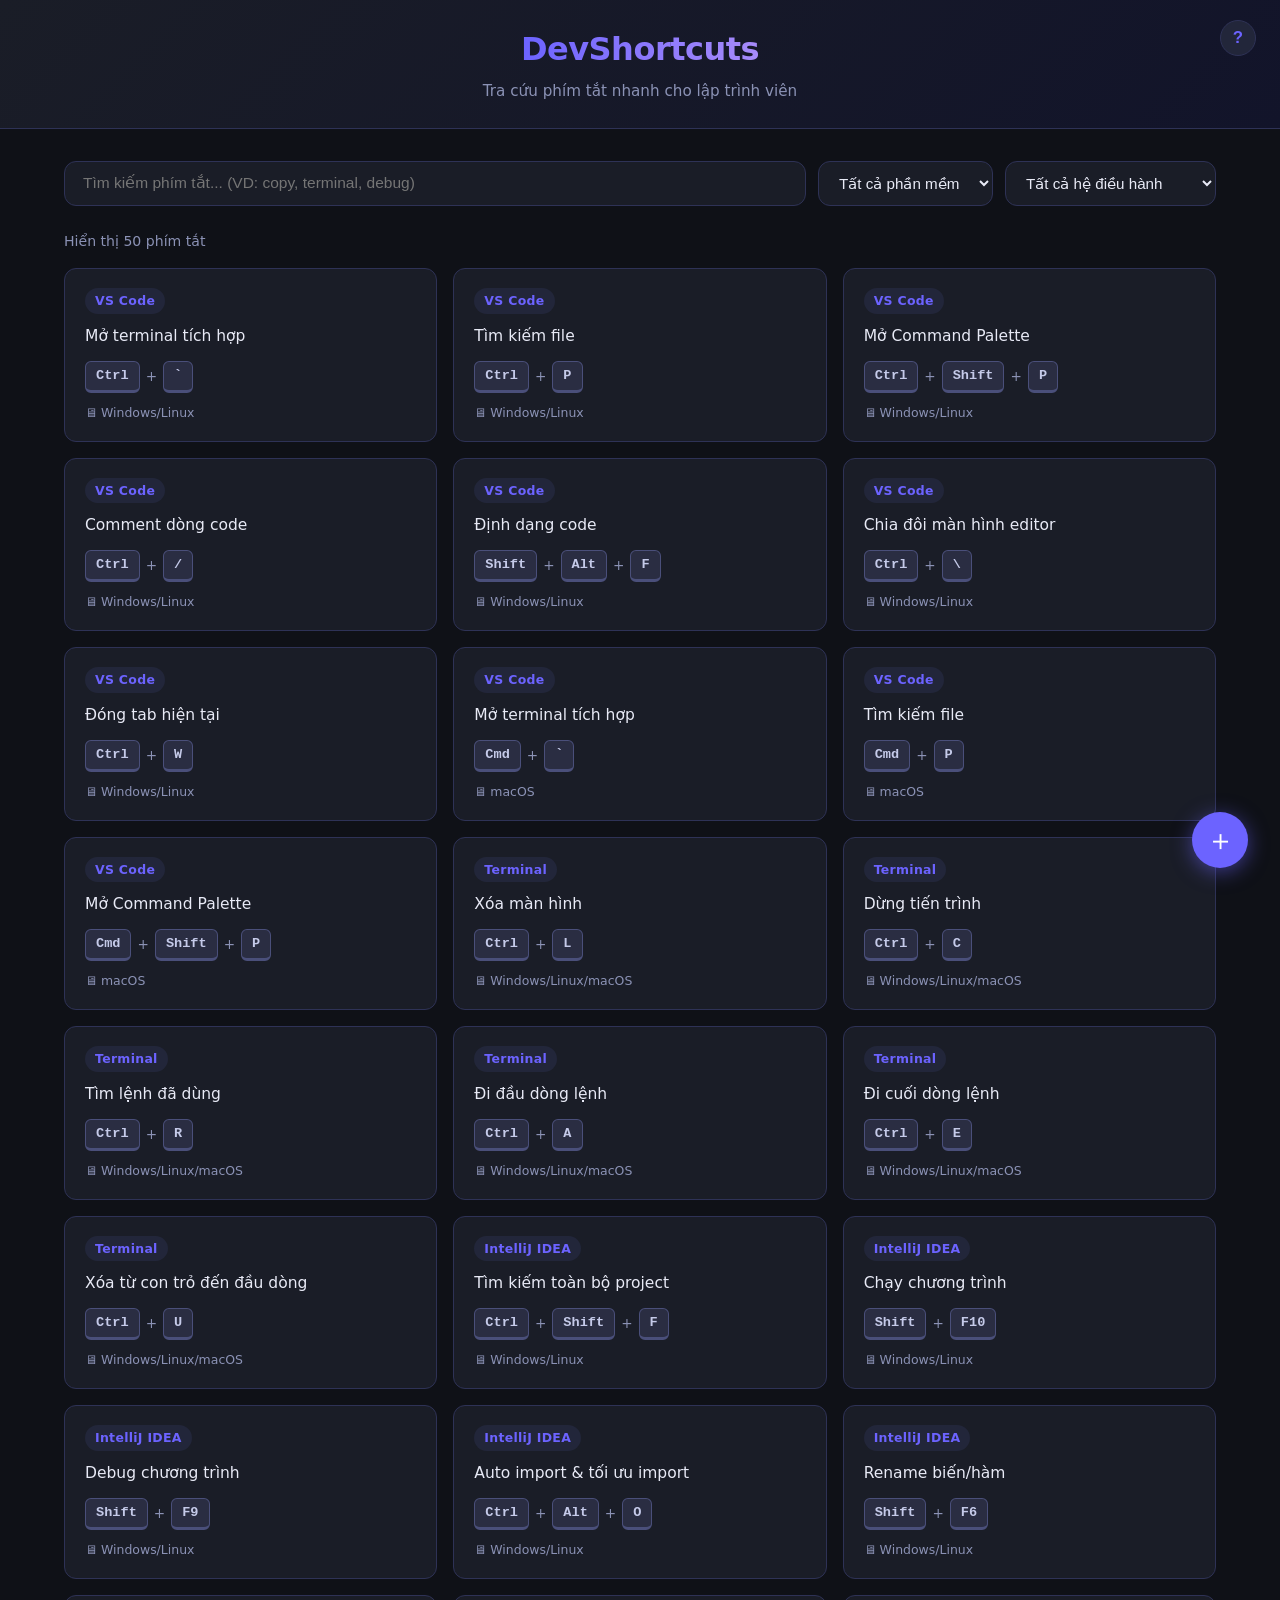
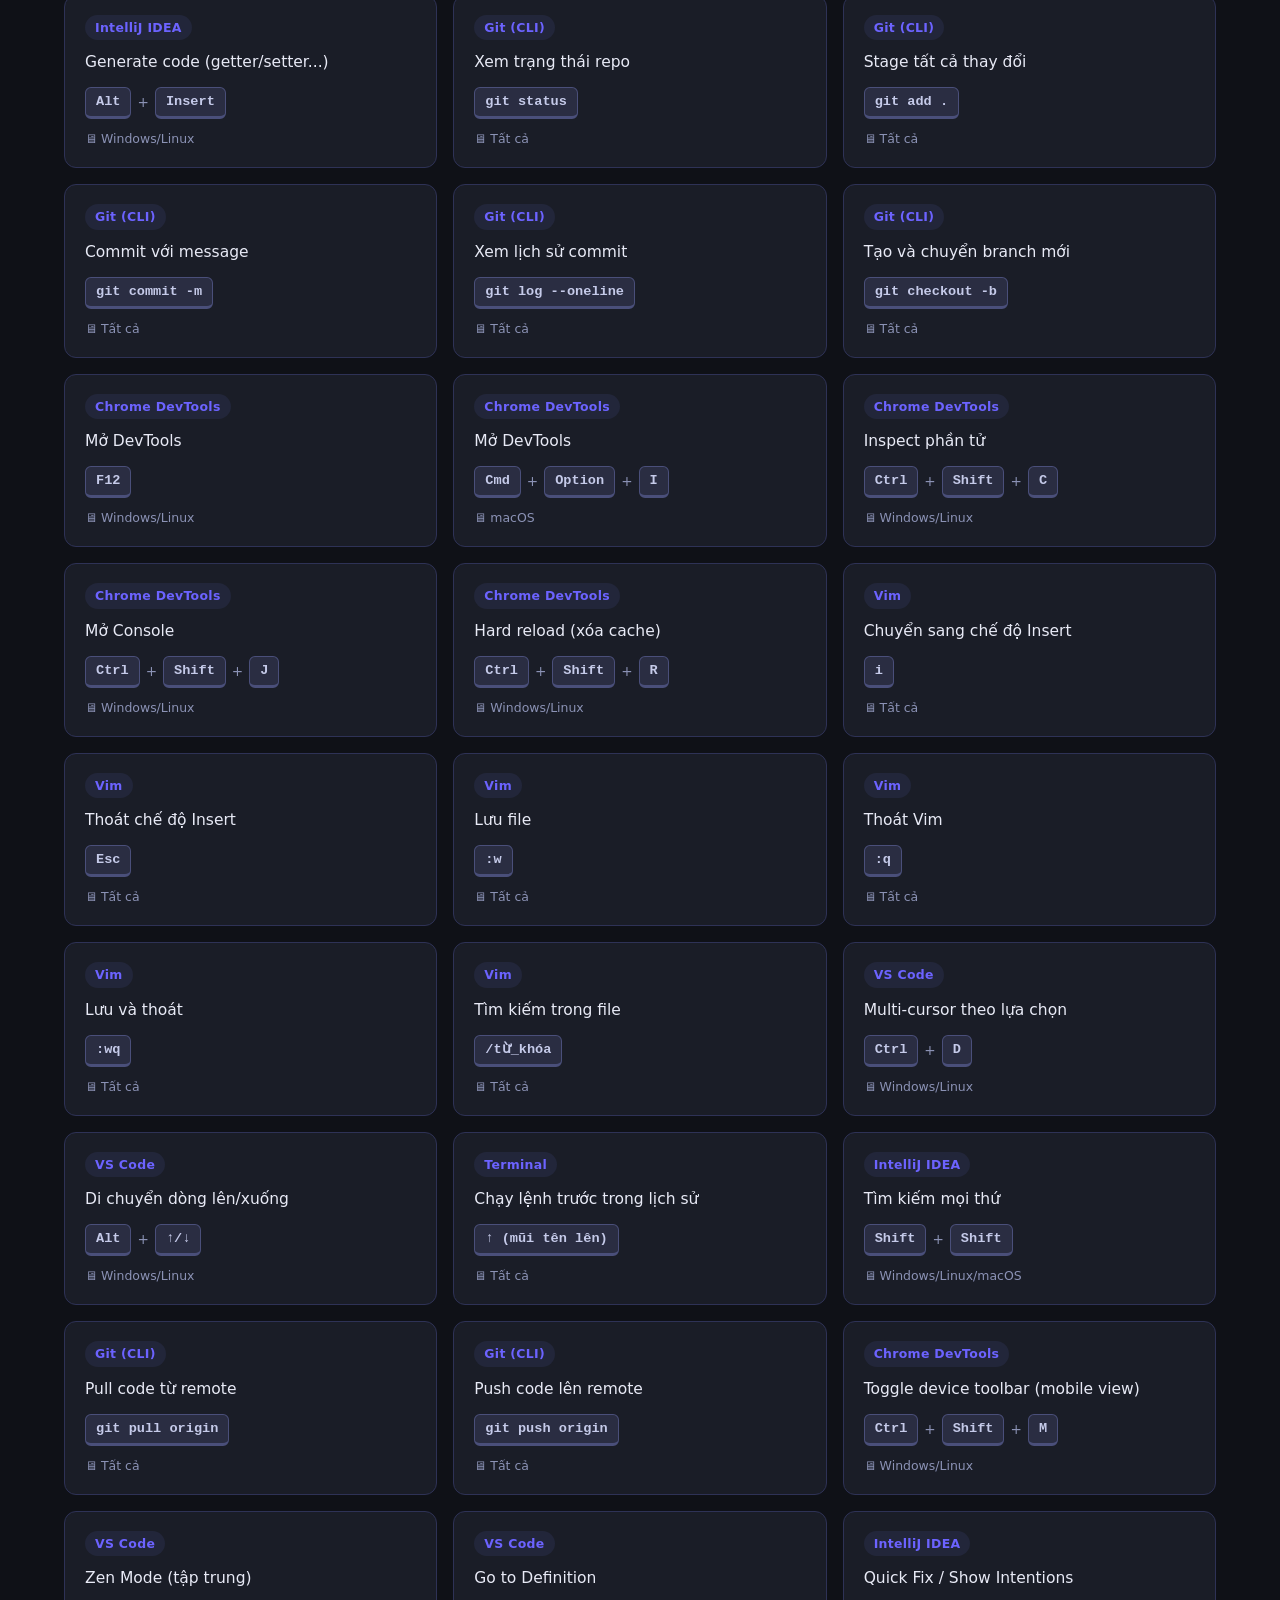
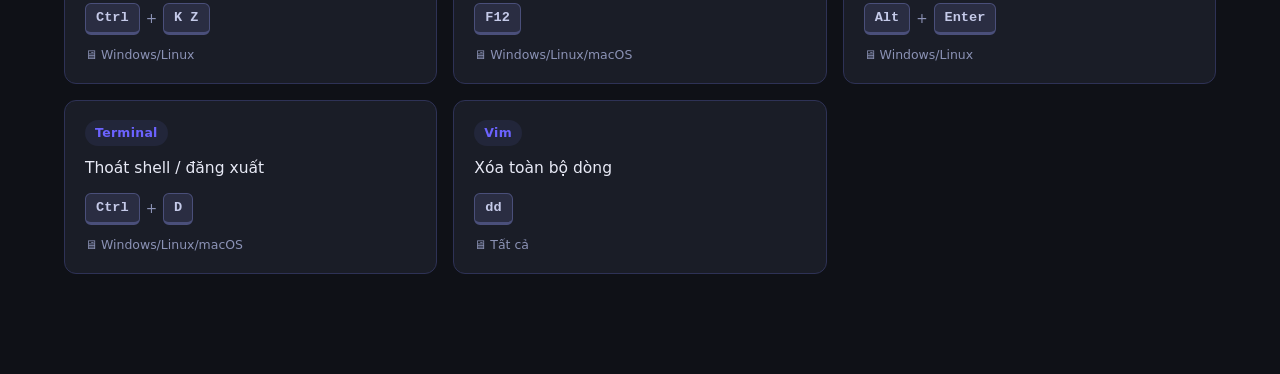
==== Nhom_xx/Code/index.html @ 7b45f3b8 "add folder srs, thuyet_trinh" ====
<!DOCTYPE html>
<html lang="vi">
<head>
  <meta charset="UTF-8" />
  <meta name="viewport" content="width=device-width, initial-scale=1.0"/>
  <title>Sổ Tay Phím Tắt Lập Trình Viên</title>
  <link rel="stylesheet" href="style.css" />
</head>
<body>
  <header>
    <div class="header-inner">
      <div class="logo">DevShortcuts</div>
      <p class="subtitle">Tra cứu phím tắt nhanh cho lập trình viên</p>
    </div>
    <button class="help-btn" id="helpBtn" title="Trợ giúp">?</button>
  </header>

  <main>
    <section class="search-bar">
      <input type="text" id="searchInput" placeholder="Tìm kiếm phím tắt... (VD: copy, terminal, debug)" />
      <select id="softwareFilter">
        <option value="">Tất cả phần mềm</option>
      </select>
      <select id="osFilter">
        <option value="">Tất cả hệ điều hành</option>
      </select>
    </section>

    <section class="results">
      <div class="results-meta" id="resultsMeta"></div>
      <div id="shortcutGrid" class="shortcut-grid"></div>
      <div id="noResult" class="no-result hidden">
        <span>😕</span>
        <p>Không tìm thấy phím tắt nào phù hợp.</p>
        <button id="btnAddFromNoResult">+ Thêm phím tắt của bạn</button>
      </div>
    </section>

    <button class="fab" id="fabAdd" title="Thêm phím tắt mới">＋</button>
  </main>

  <!-- Modal thêm phím tắt -->
  <div class="modal-overlay hidden" id="modalOverlay">
    <div class="modal">
      <h2>Thêm Phím Tắt Mới</h2>
      <form id="addForm">
        <label>Phần mềm <span class="required">*</span>
          <input type="text" id="fSoftware" placeholder="VD: VS Code, Terminal..." required />
        </label>
        <label>Chức năng <span class="required">*</span>
          <input type="text" id="fAction" placeholder="VD: Mở terminal tích hợp" required />
        </label>
        <label>Tổ hợp phím <span class="required">*</span>
          <input type="text" id="fKeys" placeholder="VD: Ctrl + \` " required />
        </label>
        <label>Hệ điều hành
          <select id="fOs">
            <option value="Windows/Linux">Windows/Linux</option>
            <option value="macOS">macOS</option>
            <option value="Tất cả">Tất cả</option>
          </select>
        </label>
        <div id="formError" class="form-error hidden"></div>
        <div class="modal-actions">
          <button type="button" id="btnCancel">Hủy</button>
          <button type="submit">Lưu phím tắt</button>
        </div>
      </form>
    </div>
  </div>

  <!-- Modal trợ giúp -->
  <div class="modal-overlay hidden" id="helpOverlay">
    <div class="modal help-modal">
      <div class="help-header">
        <h2>Hướng dẫn sử dụng</h2>
        <button class="close-btn" id="helpClose">✕</button>
      </div>

      <div class="help-section">
        <div>
          <h3>Tìm kiếm phím tắt</h3>
          <p>Nhập từ khóa vào ô tìm kiếm để tìm theo <strong>tên chức năng</strong>, <strong>tổ hợp phím</strong> hoặc <strong>tên phần mềm</strong>.</p>
          <div class="help-example">VD: gõ "copy", "Ctrl", "debug"...</div>
        </div>
      </div>

      <div class="help-section">
        <div>
          <h3>Lọc theo phần mềm / hệ điều hành</h3>
          <p>Dùng 2 dropdown bên phải thanh tìm kiếm để thu hẹp kết quả theo <strong>phần mềm</strong> cụ thể hoặc <strong>hệ điều hành</strong> (Windows, macOS...).</p>
        </div>
      </div>

      <div class="help-section">
        <div>
          <h3>Thêm phím tắt tùy chỉnh</h3>
          <p>Nhấn nút <strong>＋</strong> ở góc dưới phải để thêm phím tắt của riêng bạn. Phím tắt tùy chỉnh được lưu trên trình duyệt và hiển thị nhãn <em>✦ Tùy chỉnh</em>.</p>
          <div class="help-note">Phím tắt trùng lặp (cùng phần mềm + cùng tổ hợp phím) sẽ không được thêm.</div>
        </div>
      </div>

      <div class="help-section">
        <div>
          <h3>Lưu trữ dữ liệu</h3>
          <p>50 phím tắt mặc định được tải từ file <code>data.json</code>. Phím tắt tùy chỉnh lưu vào <code>localStorage</code> của trình duyệt — dữ liệu vẫn còn sau khi tắt tab.</p>
        </div>
      </div>

      <div class="help-section">
        <div>
          <h3>Phần mềm được hỗ trợ</h3>
          <div class="help-tags">
            <span class="htag">VS Code</span>
            <span class="htag">Terminal</span>
            <span class="htag">IntelliJ IDEA</span>
            <span class="htag">Git (CLI)</span>
            <span class="htag">Chrome DevTools</span>
            <span class="htag">Vim</span>
            <span class="htag">+ Tùy chỉnh</span>
          </div>
        </div>
      </div>
    </div>
  </div>

  <script src="app.js"></script>
</body>
</html>
---- Nhom_xx/Code/style.css ----
/* ===== Reset & Base ===== */
*, *::before, *::after { box-sizing: border-box; margin: 0; padding: 0; }

:root {
  --bg: #0f1117;
  --surface: #1a1d27;
  --surface2: #22263a;
  --accent: #6c63ff;
  --accent-hover: #8b85ff;
  --text: #e8eaf6;
  --text-muted: #8b92b5;
  --border: #2e3256;
  --success: #4caf50;
  --error: #f44336;
  --key-bg: #2a2d42;
  --key-border: #4a4f7a;
  --radius: 12px;
  --shadow: 0 4px 24px rgba(0,0,0,0.4);
}

body {
  background: var(--bg);
  color: var(--text);
  font-family: 'Segoe UI', system-ui, -apple-system, sans-serif;
  min-height: 100vh;
  line-height: 1.6;
}

/* ===== Header ===== */
header {
  background: linear-gradient(135deg, #1a1d27 0%, #12142a 100%);
  border-bottom: 1px solid var(--border);
  padding: 24px 32px;
  text-align: center;
}
.logo {
  font-size: 2rem;
  font-weight: 700;
  background: linear-gradient(90deg, var(--accent), #a78bfa);
  -webkit-background-clip: text;
  -webkit-text-fill-color: transparent;
  background-clip: text;
  letter-spacing: -0.5px;
}
.subtitle {
  color: var(--text-muted);
  font-size: 0.95rem;
  margin-top: 4px;
}

/* ===== Main ===== */
main {
  max-width: 1200px;
  margin: 0 auto;
  padding: 32px 24px 100px;
}

/* ===== Search Bar ===== */
.search-bar {
  display: flex;
  gap: 12px;
  margin-bottom: 24px;
  flex-wrap: wrap;
}
.search-bar input[type="text"] {
  flex: 1;
  min-width: 240px;
  padding: 12px 18px;
  background: var(--surface);
  border: 1px solid var(--border);
  border-radius: var(--radius);
  color: var(--text);
  font-size: 0.97rem;
  outline: none;
  transition: border-color 0.2s;
}
.search-bar input[type="text"]:focus { border-color: var(--accent); }
.search-bar select {
  padding: 12px 16px;
  background: var(--surface);
  border: 1px solid var(--border);
  border-radius: var(--radius);
  color: var(--text);
  font-size: 0.95rem;
  cursor: pointer;
  outline: none;
}
.search-bar select:focus { border-color: var(--accent); }

/* ===== Results Meta ===== */
.results-meta {
  color: var(--text-muted);
  font-size: 0.88rem;
  margin-bottom: 16px;
  min-height: 20px;
}

/* ===== Grid ===== */
.shortcut-grid {
  display: grid;
  grid-template-columns: repeat(auto-fill, minmax(300px, 1fr));
  gap: 16px;
}

/* ===== Card ===== */
.card {
  background: var(--surface);
  border: 1px solid var(--border);
  border-radius: var(--radius);
  padding: 18px 20px;
  transition: transform 0.15s, border-color 0.15s, box-shadow 0.15s;
  position: relative;
}
.card:hover {
  transform: translateY(-2px);
  border-color: var(--accent);
  box-shadow: 0 6px 24px rgba(108,99,255,0.15);
}
.card-software {
  display: inline-block;
  background: var(--surface2);
  color: var(--accent);
  font-size: 0.78rem;
  font-weight: 600;
  padding: 3px 10px;
  border-radius: 20px;
  margin-bottom: 10px;
  letter-spacing: 0.3px;
}
.card-software.custom-tag {
  background: rgba(76,175,80,0.15);
  color: #81c784;
}
.card-action {
  font-size: 0.97rem;
  font-weight: 500;
  color: var(--text);
  margin-bottom: 12px;
}
.card-keys {
  display: flex;
  align-items: center;
  gap: 6px;
  flex-wrap: wrap;
  margin-bottom: 10px;
}
.key-badge {
  display: inline-flex;
  align-items: center;
  background: var(--key-bg);
  border: 1px solid var(--key-border);
  border-bottom: 3px solid var(--key-border);
  border-radius: 6px;
  padding: 3px 10px;
  font-family: 'Consolas', 'Courier New', monospace;
  font-size: 0.85rem;
  color: #c5cae9;
  font-weight: 600;
}
.key-plus { color: var(--text-muted); font-size: 0.85rem; }
.card-os {
  font-size: 0.78rem;
  color: var(--text-muted);
}
.card-custom-badge {
  position: absolute;
  top: 12px;
  right: 14px;
  background: rgba(76,175,80,0.2);
  color: #81c784;
  font-size: 0.7rem;
  padding: 2px 8px;
  border-radius: 20px;
  font-weight: 600;
}

/* ===== No Result ===== */
.no-result {
  text-align: center;
  padding: 60px 20px;
  color: var(--text-muted);
}
.no-result span { font-size: 3rem; display: block; margin-bottom: 12px; }
.no-result p { margin-bottom: 20px; font-size: 1rem; }
.no-result button {
  background: var(--accent);
  color: #fff;
  border: none;
  padding: 10px 22px;
  border-radius: var(--radius);
  font-size: 0.95rem;
  cursor: pointer;
  transition: background 0.2s;
}
.no-result button:hover { background: var(--accent-hover); }

/* ===== FAB ===== */
.fab {
  position: fixed;
  bottom: 32px;
  right: 32px;
  width: 56px;
  height: 56px;
  background: var(--accent);
  color: #fff;
  border: none;
  border-radius: 50%;
  font-size: 1.8rem;
  line-height: 1;
  cursor: pointer;
  box-shadow: 0 4px 20px rgba(108,99,255,0.5);
  transition: background 0.2s, transform 0.15s;
  z-index: 100;
  display: flex;
  align-items: center;
  justify-content: center;
}
.fab:hover { background: var(--accent-hover); transform: scale(1.08); }

/* ===== Modal ===== */
.modal-overlay {
  position: fixed;
  inset: 0;
  background: rgba(0,0,0,0.65);
  backdrop-filter: blur(4px);
  display: flex;
  align-items: center;
  justify-content: center;
  z-index: 200;
  padding: 20px;
}
.modal {
  background: var(--surface);
  border: 1px solid var(--border);
  border-radius: 16px;
  padding: 32px;
  width: 100%;
  max-width: 480px;
  box-shadow: var(--shadow);
}
.modal h2 {
  font-size: 1.2rem;
  font-weight: 700;
  margin-bottom: 24px;
  color: var(--text);
}
.modal label {
  display: flex;
  flex-direction: column;
  gap: 6px;
  font-size: 0.9rem;
  color: var(--text-muted);
  margin-bottom: 16px;
}
.required { color: #f44336; }
.modal input, .modal select {
  background: var(--surface2);
  border: 1px solid var(--border);
  border-radius: 8px;
  color: var(--text);
  padding: 10px 14px;
  font-size: 0.95rem;
  outline: none;
  transition: border-color 0.2s;
}
.modal input:focus, .modal select:focus { border-color: var(--accent); }
.modal-actions {
  display: flex;
  gap: 12px;
  justify-content: flex-end;
  margin-top: 8px;
}
.modal-actions button {
  padding: 10px 24px;
  border-radius: 8px;
  font-size: 0.95rem;
  cursor: pointer;
  border: none;
  font-weight: 600;
  transition: background 0.2s;
}
.modal-actions button[type="button"] {
  background: var(--surface2);
  color: var(--text-muted);
}
.modal-actions button[type="button"]:hover { background: var(--border); }
.modal-actions button[type="submit"] {
  background: var(--accent);
  color: #fff;
}
.modal-actions button[type="submit"]:hover { background: var(--accent-hover); }
.form-error {
  background: rgba(244,67,54,0.1);
  border: 1px solid rgba(244,67,54,0.3);
  color: #ef9a9a;
  border-radius: 8px;
  padding: 10px 14px;
  font-size: 0.88rem;
  margin-bottom: 8px;
}

/* ===== Utility ===== */
.hidden { display: none !important; }

/* ===== Responsive ===== */
@media (max-width: 600px) {
  main { padding: 20px 16px 100px; }
  .search-bar { flex-direction: column; }
  .shortcut-grid { grid-template-columns: 1fr; }
}

/* ===== Help Button ===== */
.header-inner {
  display: flex;
  flex-direction: column;
  align-items: center;
}
header {
  position: relative;
}
.help-btn {
  position: absolute;
  top: 20px;
  right: 24px;
  width: 36px;
  height: 36px;
  background: var(--surface2);
  border: 1.5px solid var(--border);
  border-radius: 50%;
  color: var(--accent);
  font-size: 1.05rem;
  font-weight: 700;
  cursor: pointer;
  transition: background 0.2s, border-color 0.2s, transform 0.15s;
  display: flex;
  align-items: center;
  justify-content: center;
}
.help-btn:hover {
  background: var(--accent);
  color: #fff;
  border-color: var(--accent);
  transform: scale(1.1);
}

/* ===== Help Modal ===== */
.help-modal {
  max-width: 540px;
  max-height: 85vh;
  overflow-y: auto;
  padding: 28px 32px;
}
.help-header {
  display: flex;
  align-items: center;
  justify-content: space-between;
  margin-bottom: 24px;
}
.help-header h2 {
  font-size: 1.15rem;
  margin-bottom: 0;
}
.close-btn {
  background: var(--surface2);
  border: 1px solid var(--border);
  color: var(--text-muted);
  width: 32px;
  height: 32px;
  border-radius: 8px;
  font-size: 0.9rem;
  cursor: pointer;
  display: flex;
  align-items: center;
  justify-content: center;
  transition: background 0.2s, color 0.2s;
}
.close-btn:hover { background: var(--border); color: var(--text); }

.help-section {
  display: flex;
  gap: 16px;
  align-items: flex-start;
  padding: 16px 0;
  border-bottom: 1px solid var(--border);
}
.help-section:last-of-type { border-bottom: none; }
.help-section h3 {
  font-size: 0.95rem;
  font-weight: 600;
  margin-bottom: 6px;
  color: var(--text);
}
.help-section p {
  font-size: 0.88rem;
  color: var(--text-muted);
  line-height: 1.6;
}
.help-section strong { color: var(--text); }
.help-section em { color: #81c784; font-style: normal; }
.help-section code {
  background: var(--key-bg);
  border: 1px solid var(--key-border);
  border-radius: 4px;
  padding: 1px 6px;
  font-size: 0.82rem;
  font-family: 'Consolas', monospace;
  color: #c5cae9;
}
.help-example {
  margin-top: 8px;
  background: var(--surface2);
  border-left: 3px solid var(--accent);
  padding: 6px 12px;
  border-radius: 0 6px 6px 0;
  font-size: 0.83rem;
  color: var(--text-muted);
}
.help-note {
  margin-top: 8px;
  background: rgba(244,67,54,0.08);
  border: 1px solid rgba(244,67,54,0.2);
  border-radius: 6px;
  padding: 7px 12px;
  font-size: 0.82rem;
  color: #ef9a9a;
}
.help-tags {
  display: flex;
  flex-wrap: wrap;
  gap: 8px;
  margin-top: 8px;
}
.htag {
  background: var(--surface2);
  border: 1px solid var(--border);
  color: var(--accent);
  border-radius: 20px;
  padding: 3px 12px;
  font-size: 0.8rem;
  font-weight: 500;
}
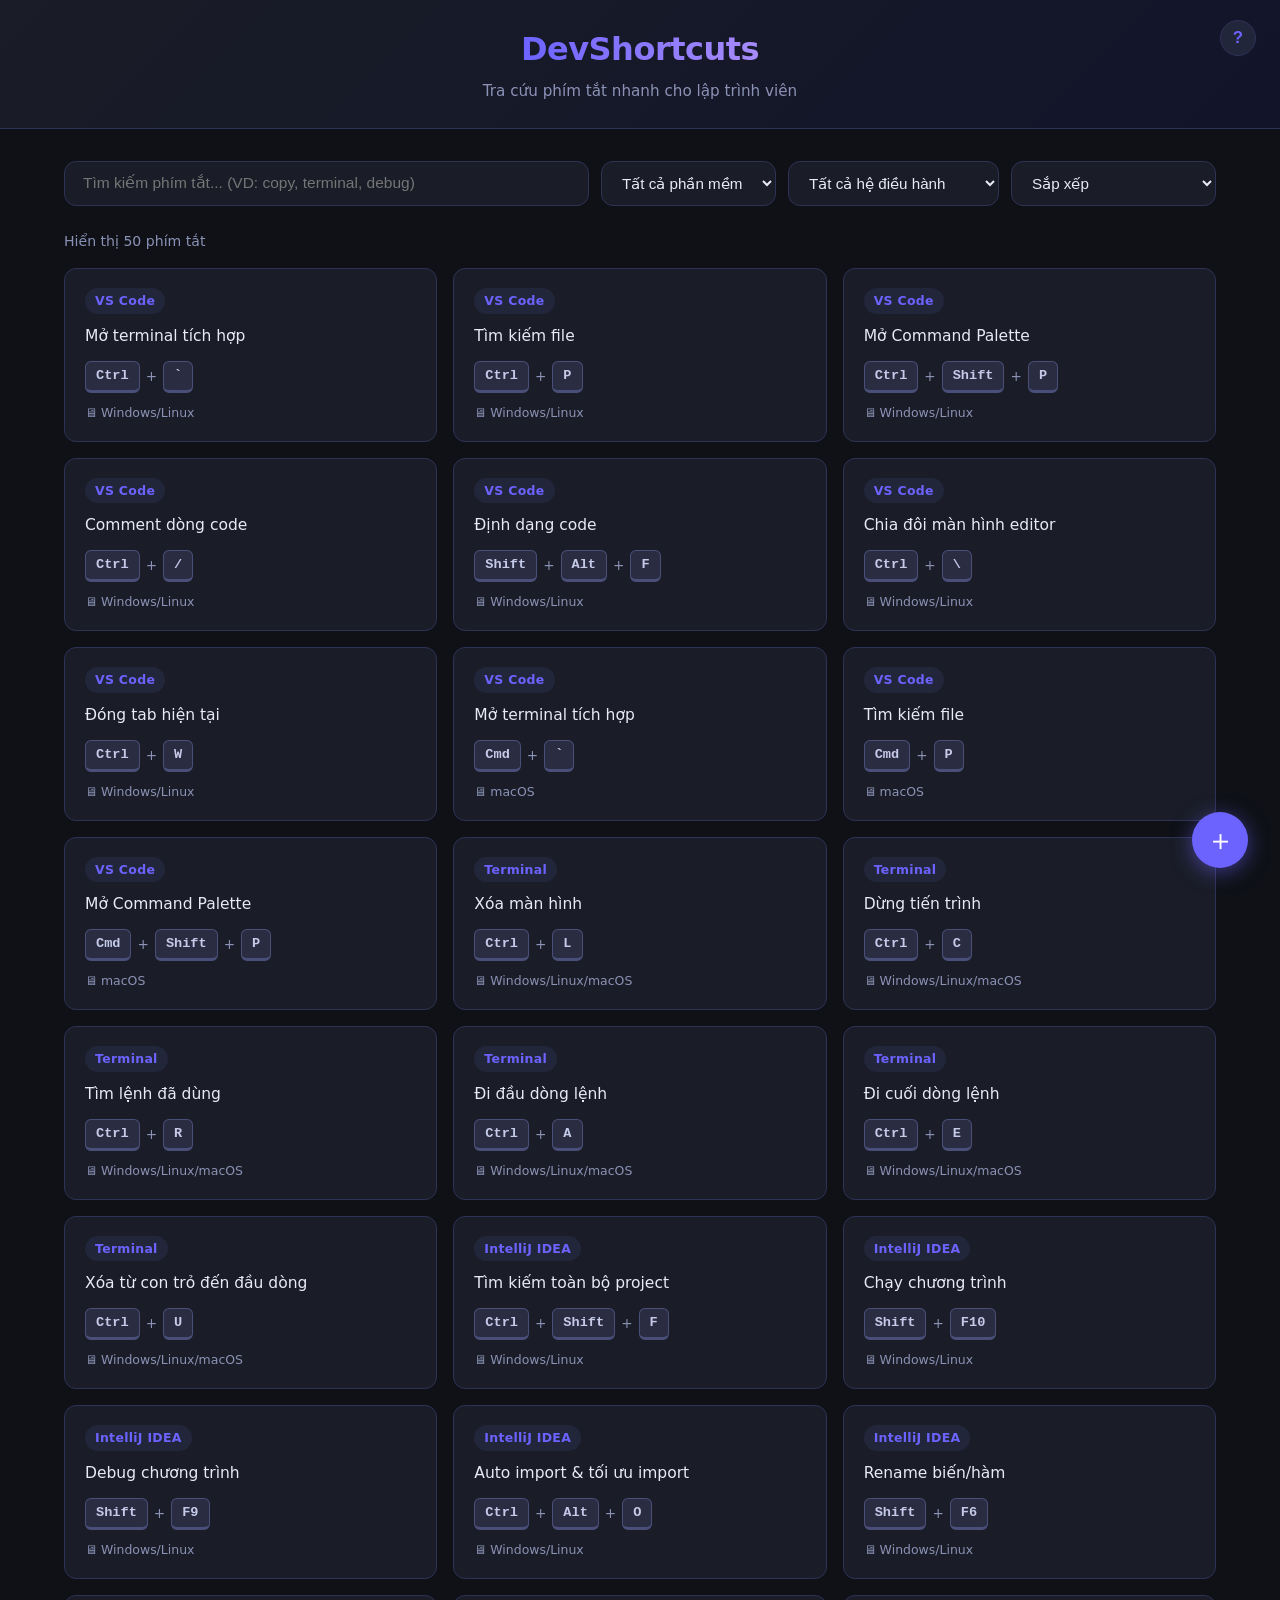
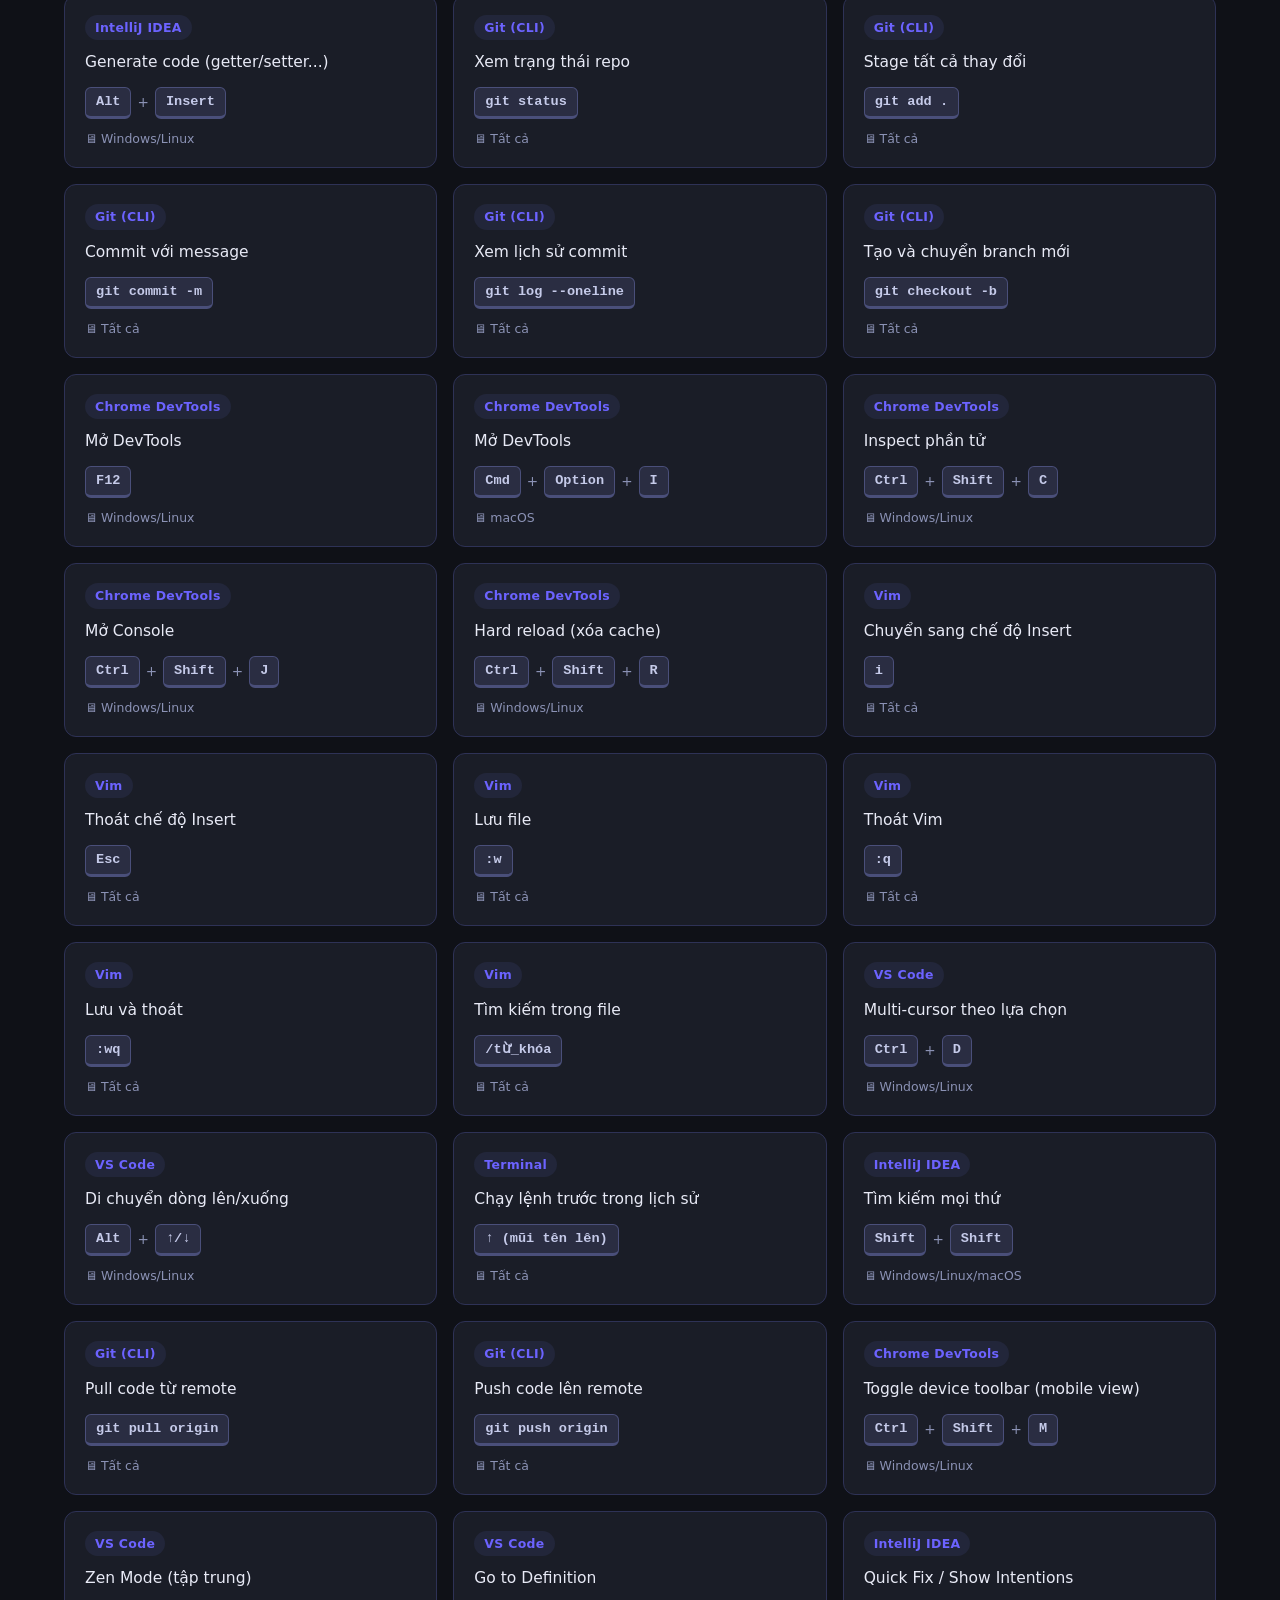
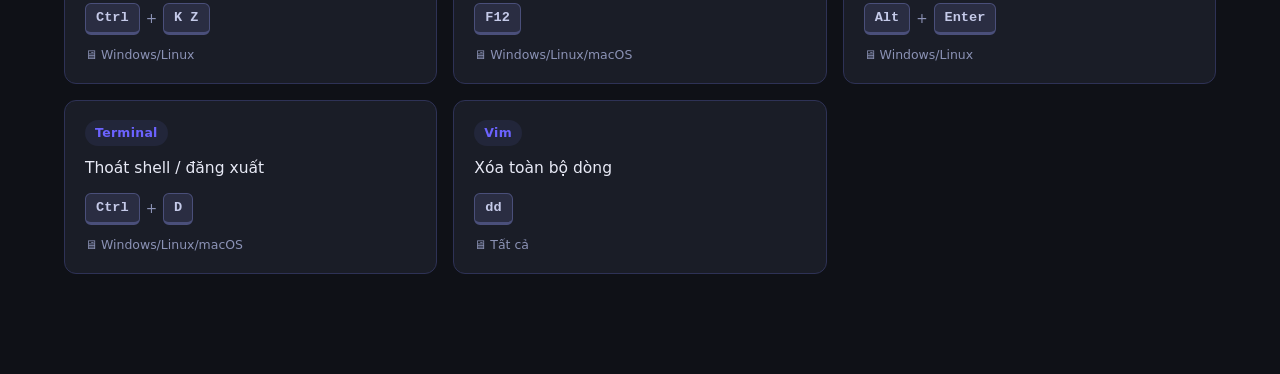
==== commit 4b35b01a: "add sort" ====
--- a/Nhom_xx/Code/index.html
+++ b/Nhom_xx/Code/index.html
@@ -18,17 +18,27 @@
   <main>
     <section class="search-bar">
       <input type="text" id="searchInput" placeholder="Tìm kiếm phím tắt... (VD: copy, terminal, debug)" />
+
       <select id="softwareFilter">
         <option value="">Tất cả phần mềm</option>
       </select>
+
       <select id="osFilter">
         <option value="">Tất cả hệ điều hành</option>
+      </select>
+
+      <!-- 🔥 THÊM SORT TẠI ĐÂY -->
+      <select id="sortFilter">
+        <option value="">Sắp xếp</option>
+        <option value="software">Theo phần mềm (A-Z)</option>
+        <option value="action">Theo chức năng (A-Z)</option>
       </select>
     </section>
 
     <section class="results">
       <div class="results-meta" id="resultsMeta"></div>
       <div id="shortcutGrid" class="shortcut-grid"></div>
+
       <div id="noResult" class="no-result hidden">
         <span>😕</span>
         <p>Không tìm thấy phím tắt nào phù hợp.</p>
@@ -47,12 +57,15 @@
         <label>Phần mềm <span class="required">*</span>
           <input type="text" id="fSoftware" placeholder="VD: VS Code, Terminal..." required />
         </label>
+
         <label>Chức năng <span class="required">*</span>
           <input type="text" id="fAction" placeholder="VD: Mở terminal tích hợp" required />
         </label>
+
         <label>Tổ hợp phím <span class="required">*</span>
-          <input type="text" id="fKeys" placeholder="VD: Ctrl + \` " required />
+          <input type="text" id="fKeys" placeholder="VD: Ctrl + ` " required />
         </label>
+
         <label>Hệ điều hành
           <select id="fOs">
             <option value="Windows/Linux">Windows/Linux</option>
@@ -60,7 +73,9 @@
             <option value="Tất cả">Tất cả</option>
           </select>
         </label>
+
         <div id="formError" class="form-error hidden"></div>
+
         <div class="modal-actions">
           <button type="button" id="btnCancel">Hủy</button>
           <button type="submit">Lưu phím tắt</button>
@@ -88,7 +103,14 @@
       <div class="help-section">
         <div>
           <h3>Lọc theo phần mềm / hệ điều hành</h3>
-          <p>Dùng 2 dropdown bên phải thanh tìm kiếm để thu hẹp kết quả theo <strong>phần mềm</strong> cụ thể hoặc <strong>hệ điều hành</strong> (Windows, macOS...).</p>
+          <p>Dùng 2 dropdown bên phải thanh tìm kiếm để thu hẹp kết quả theo <strong>phần mềm</strong> cụ thể hoặc <strong>hệ điều hành</strong>.</p>
+        </div>
+      </div>
+
+      <div class="help-section">
+        <div>
+          <h3>Sắp xếp kết quả</h3>
+          <p>Dùng dropdown <strong>Sắp xếp</strong> để hiển thị theo thứ tự A-Z theo <strong>phần mềm</strong> hoặc <strong>chức năng</strong>.</p>
         </div>
       </div>
 
@@ -103,7 +125,7 @@
       <div class="help-section">
         <div>
           <h3>Lưu trữ dữ liệu</h3>
-          <p>50 phím tắt mặc định được tải từ file <code>data.json</code>. Phím tắt tùy chỉnh lưu vào <code>localStorage</code> của trình duyệt — dữ liệu vẫn còn sau khi tắt tab.</p>
+          <p>Phím tắt mặc định được tải từ file <code>data.json</code>. Phím tắt tùy chỉnh lưu vào <code>localStorage</code>.</p>
         </div>
       </div>
 
@@ -126,4 +148,4 @@
 
   <script src="app.js"></script>
 </body>
-</html>
+</html>
--- a/Nhom_xx/Code/style.css
+++ b/Nhom_xx/Code/style.css
@@ -439,4 +439,37 @@
   font-size: 0.8rem;
   font-weight: 500;
 }
-
+/* ===== Delete Button (Card) ===== */
+.delete-btn {
+  position: absolute;
+  bottom: 14px;
+  right: 16px;
+  background: rgba(244,67,54,0.12);
+  border: 1px solid rgba(244,67,54,0.35);
+  color: #ef9a9a;
+  border-radius: 8px;
+  padding: 4px 10px;
+  font-size: 0.75rem;
+  font-weight: 600;
+  cursor: pointer;
+  transition: background 0.2s, transform 0.15s;
+}
+
+.delete-btn:hover {
+  background: rgba(244,67,54,0.25);
+  transform: scale(1.05);
+}
+
+/* ===== Highlight Search ===== */
+mark {
+  background: rgba(108,99,255,0.25);
+  color: #ffffff;
+  padding: 1px 6px;
+  border-radius: 6px;
+  font-weight: 600;
+}
+
+/* ===== Sort Dropdown (nếu muốn nổi nhẹ hơn) ===== */
+#sortFilter {
+  min-width: 170px;
+}
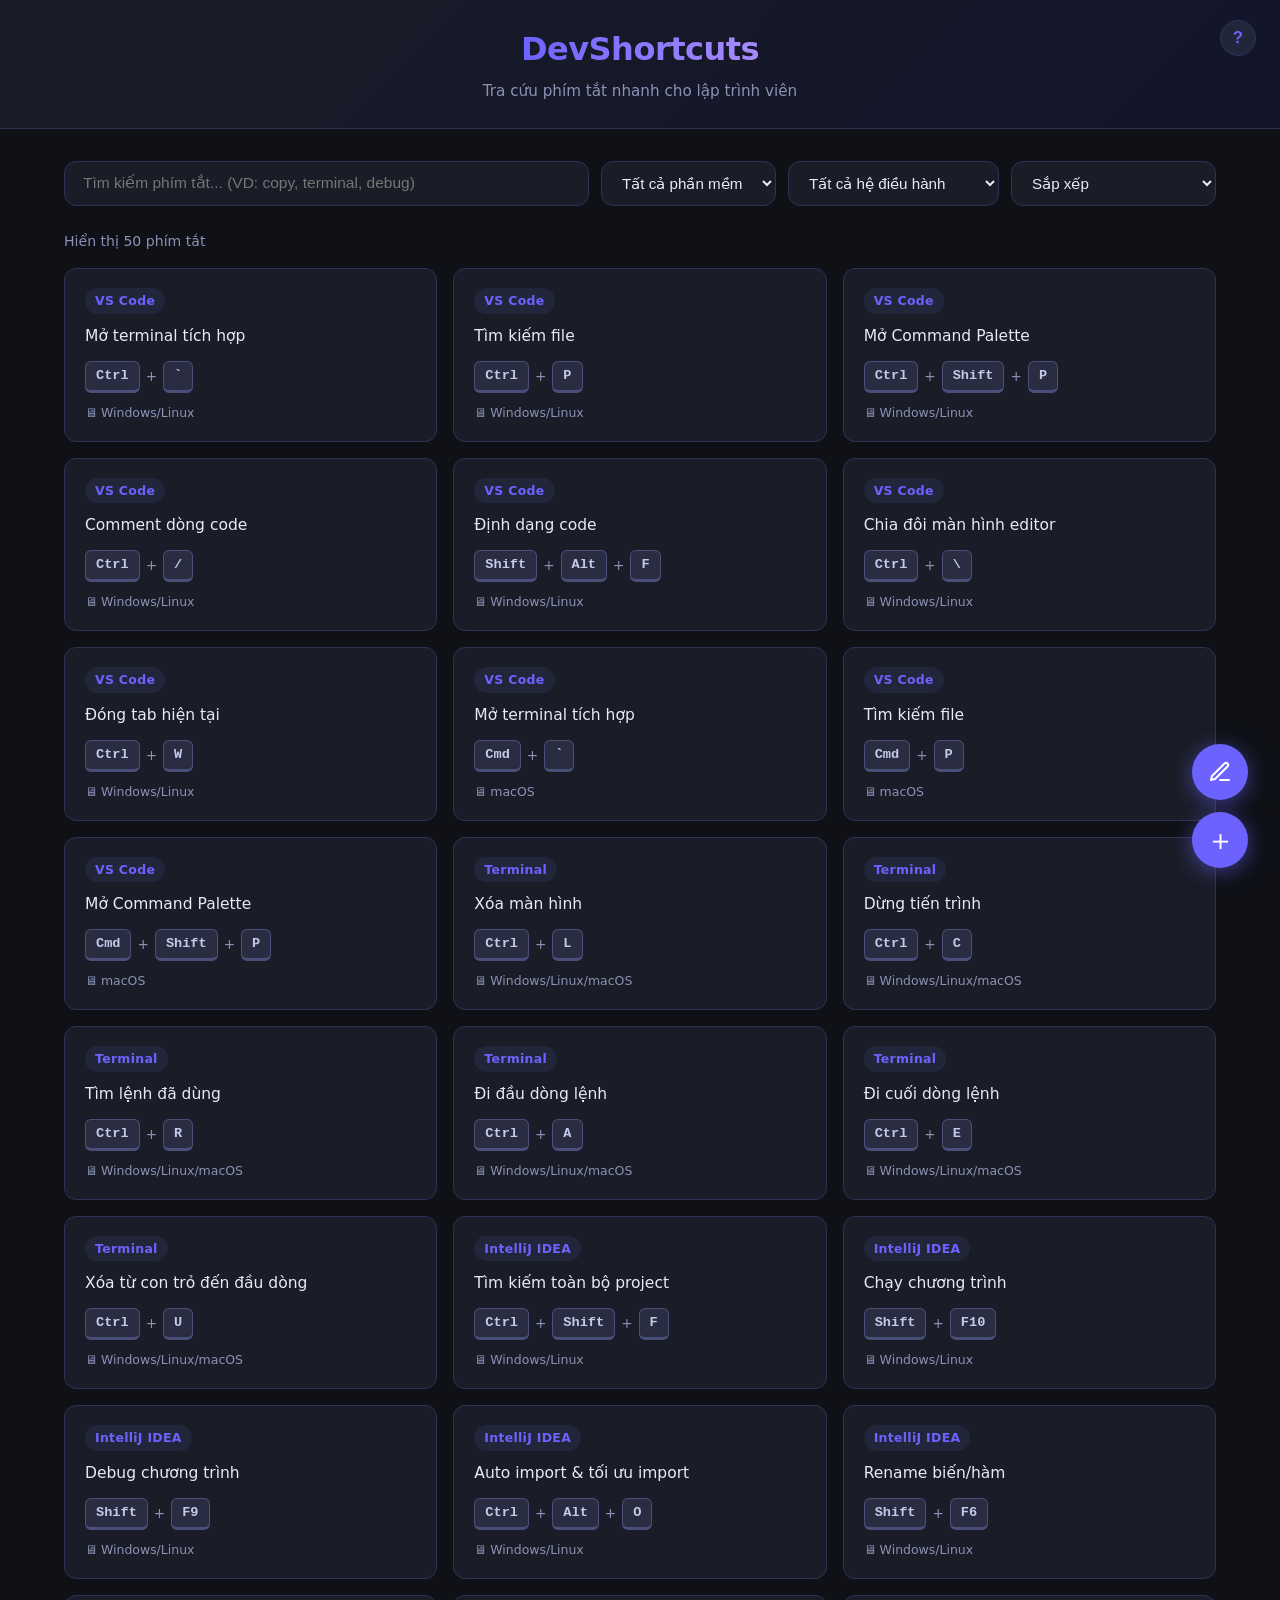
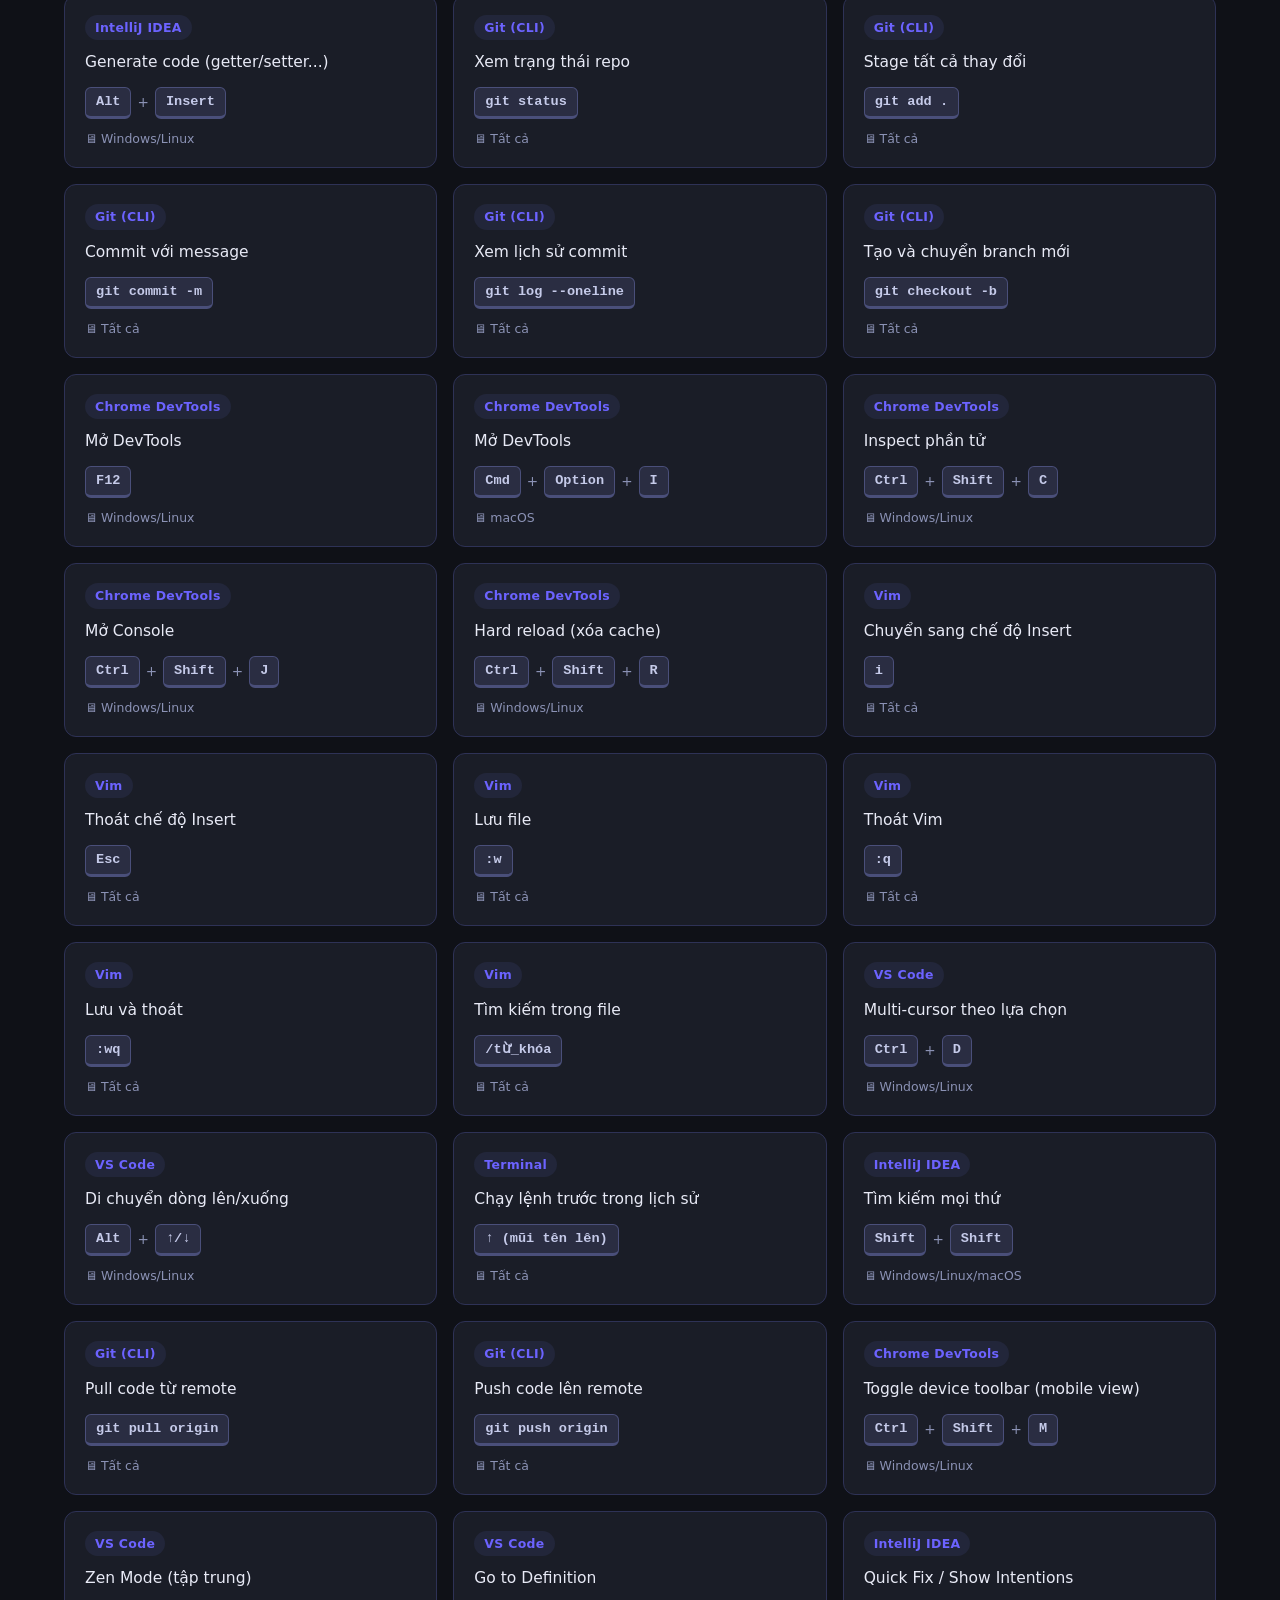
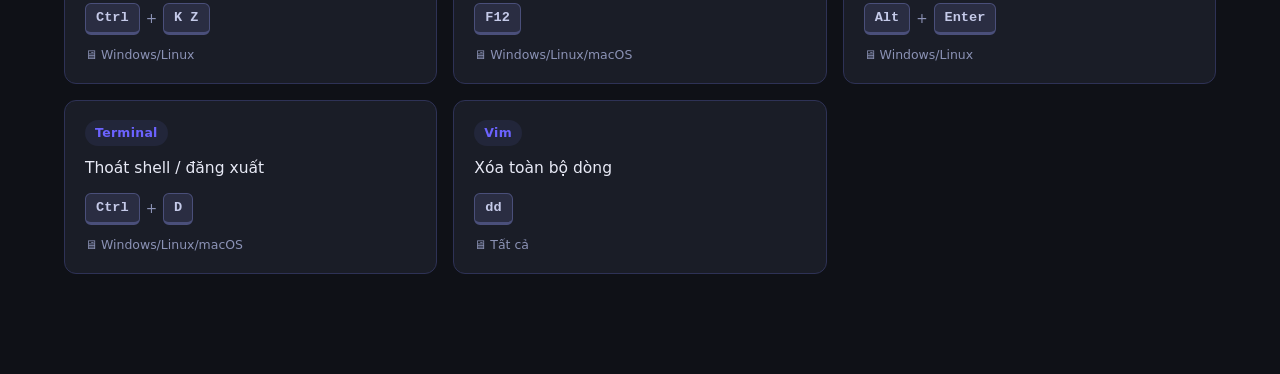
==== commit a3cc2a10: "add crud" ====
--- a/Nhom_xx/Code/index.html
+++ b/Nhom_xx/Code/index.html
@@ -45,6 +45,21 @@
         <button id="btnAddFromNoResult">+ Thêm phím tắt của bạn</button>
       </div>
     </section>
+    <div id="editActionBar" class="edit-action-bar hidden">
+      <span id="selectedCount">Đã chọn 0</span>
+      <div class="actions">
+        <button id="btnUpdateSelected" class="btn-update">Cập nhật</button>
+        <button id="btnDeleteSelected" class="btn-delete">Xóa</button>
+        <button id="btnCancelEdit" class="btn-cancel">Hủy</button>
+      </div>
+    </div>
+
+    <button class="fab fab-edit" id="fabEdit" title="Bật chế độ chỉnh sửa">
+      <svg width="24" height="24" viewBox="0 0 24 24" fill="none" stroke="#ffffff" stroke-width="2" stroke-linecap="round" stroke-linejoin="round">
+        <path d="M12 20h9"></path>
+        <path d="M16.5 3.5a2.12 2.12 0 0 1 3 3L7 19l-4 1 1-4L16.5 3.5z"></path>
+      </svg>
+    </button>
 
     <button class="fab" id="fabAdd" title="Thêm phím tắt mới">＋</button>
   </main>
--- a/Nhom_xx/Code/style.css
+++ b/Nhom_xx/Code/style.css
@@ -473,3 +473,85 @@
 #sortFilter {
   min-width: 170px;
 }
+
+/* ===== Edit FAB (Nút bút đen) ===== */
+.fab-edit {
+  bottom: 100px; 
+ 
+}
+
+/* ===== Card Checkbox (Ô tròn chọn) ===== */
+.card-checkbox {
+  position: absolute;
+  top: 14px;
+  left: 14px;
+  width: 22px;
+  height: 22px;
+  border-radius: 50%;
+  border: 2px solid var(--text-muted);
+  background: transparent;
+  cursor: pointer;
+  z-index: 10;
+  display: none; /* Ẩn theo mặc định */
+  transition: all 0.2s;
+}
+/* Khi bật chế độ edit thì hiện ô tròn và dịch nội dung sang phải */
+.card.edit-mode .card-checkbox {
+  display: block;
+}
+.card.edit-mode {
+  padding-left: 48px; 
+}
+.card-checkbox.selected {
+  background: var(--accent);
+  border-color: var(--accent);
+}
+.card-checkbox.selected::after {
+  content: '✓';
+  color: #fff;
+  font-size: 14px;
+  font-weight: bold;
+  position: absolute;
+  top: 50%; left: 50%;
+  transform: translate(-50%, -50%);
+}
+.card.edit-mode.selected-card {
+  border-color: var(--accent);
+  background: rgba(108, 99, 255, 0.05);
+}
+
+/* ===== Edit Action Bar (Thanh Update/Delete) ===== */
+.edit-action-bar {
+  position: fixed;
+  bottom: 32px;
+  left: 50%;
+  transform: translateX(-50%);
+  background: var(--surface);
+  border: 1px solid var(--accent);
+  padding: 12px 24px;
+  border-radius: 30px;
+  box-shadow: 0 10px 30px rgba(0,0,0,0.6);
+  display: flex;
+  align-items: center;
+  gap: 20px;
+  z-index: 300;
+}
+.edit-action-bar #selectedCount {
+  font-weight: bold;
+  color: var(--text);
+}
+.edit-action-bar .actions {
+  display: flex;
+  gap: 10px;
+}
+.edit-action-bar button {
+  padding: 8px 16px; 
+  border-radius: 20px; 
+  border: none; 
+  cursor: pointer; 
+  font-weight: 600;
+  font-size: 0.9rem;
+}
+.btn-update { background: var(--success); color: white; }
+.btn-delete { background: var(--error); color: white; }
+.btn-cancel { background: var(--surface2); color: var(--text); }
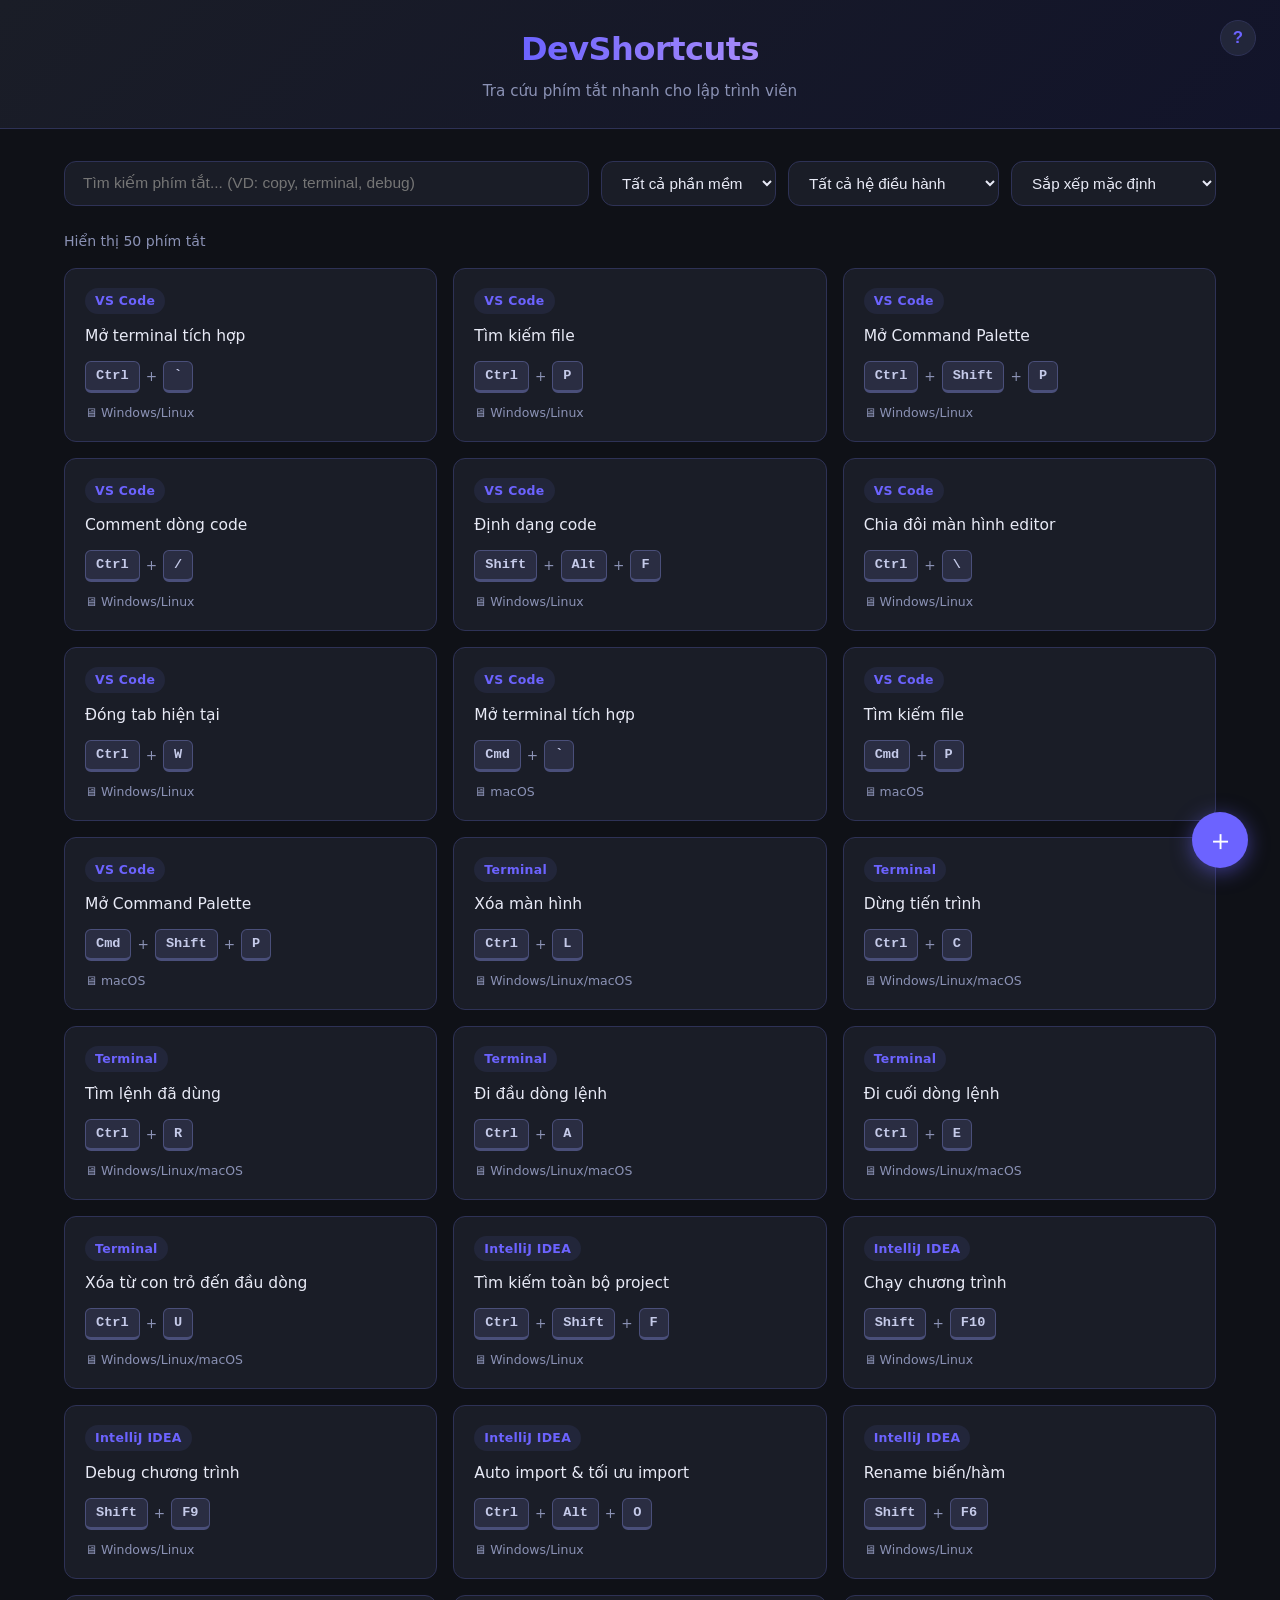
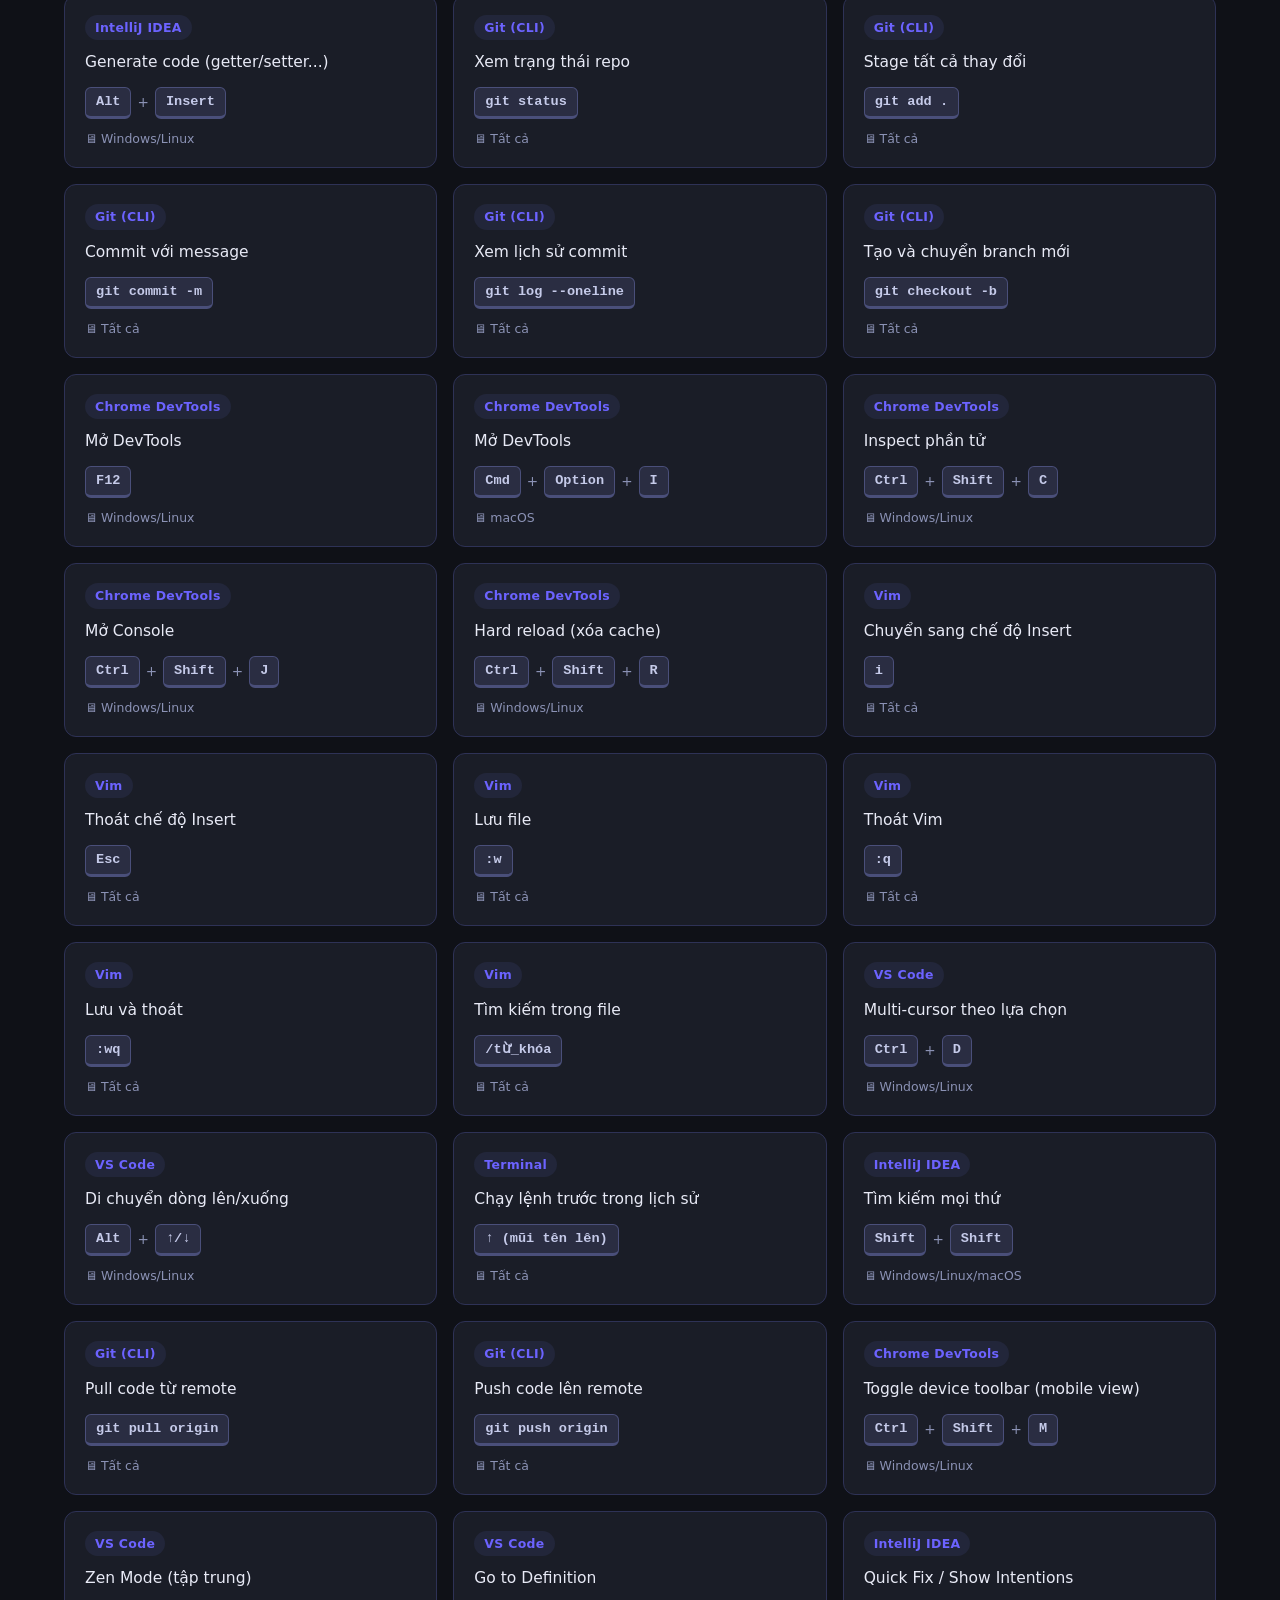
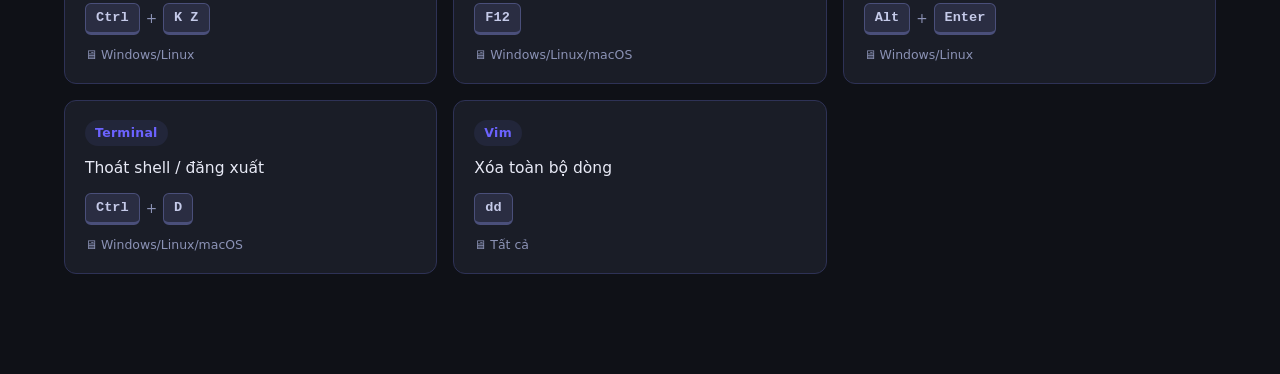
==== commit b5e193c1: ".gitignore" ====
--- a/Nhom_xx/Code/index.html
+++ b/Nhom_xx/Code/index.html
@@ -27,9 +27,9 @@
         <option value="">Tất cả hệ điều hành</option>
       </select>
 
-      <!-- 🔥 THÊM SORT TẠI ĐÂY -->
+      <!-- SORT -->
       <select id="sortFilter">
-        <option value="">Sắp xếp</option>
+        <option value="">Sắp xếp mặc định</option>
         <option value="software">Theo phần mềm (A-Z)</option>
         <option value="action">Theo chức năng (A-Z)</option>
       </select>
@@ -45,21 +45,6 @@
         <button id="btnAddFromNoResult">+ Thêm phím tắt của bạn</button>
       </div>
     </section>
-    <div id="editActionBar" class="edit-action-bar hidden">
-      <span id="selectedCount">Đã chọn 0</span>
-      <div class="actions">
-        <button id="btnUpdateSelected" class="btn-update">Cập nhật</button>
-        <button id="btnDeleteSelected" class="btn-delete">Xóa</button>
-        <button id="btnCancelEdit" class="btn-cancel">Hủy</button>
-      </div>
-    </div>
-
-    <button class="fab fab-edit" id="fabEdit" title="Bật chế độ chỉnh sửa">
-      <svg width="24" height="24" viewBox="0 0 24 24" fill="none" stroke="#ffffff" stroke-width="2" stroke-linecap="round" stroke-linejoin="round">
-        <path d="M12 20h9"></path>
-        <path d="M16.5 3.5a2.12 2.12 0 0 1 3 3L7 19l-4 1 1-4L16.5 3.5z"></path>
-      </svg>
-    </button>
 
     <button class="fab" id="fabAdd" title="Thêm phím tắt mới">＋</button>
   </main>
@@ -163,4 +148,4 @@
 
   <script src="app.js"></script>
 </body>
-</html>+</html>
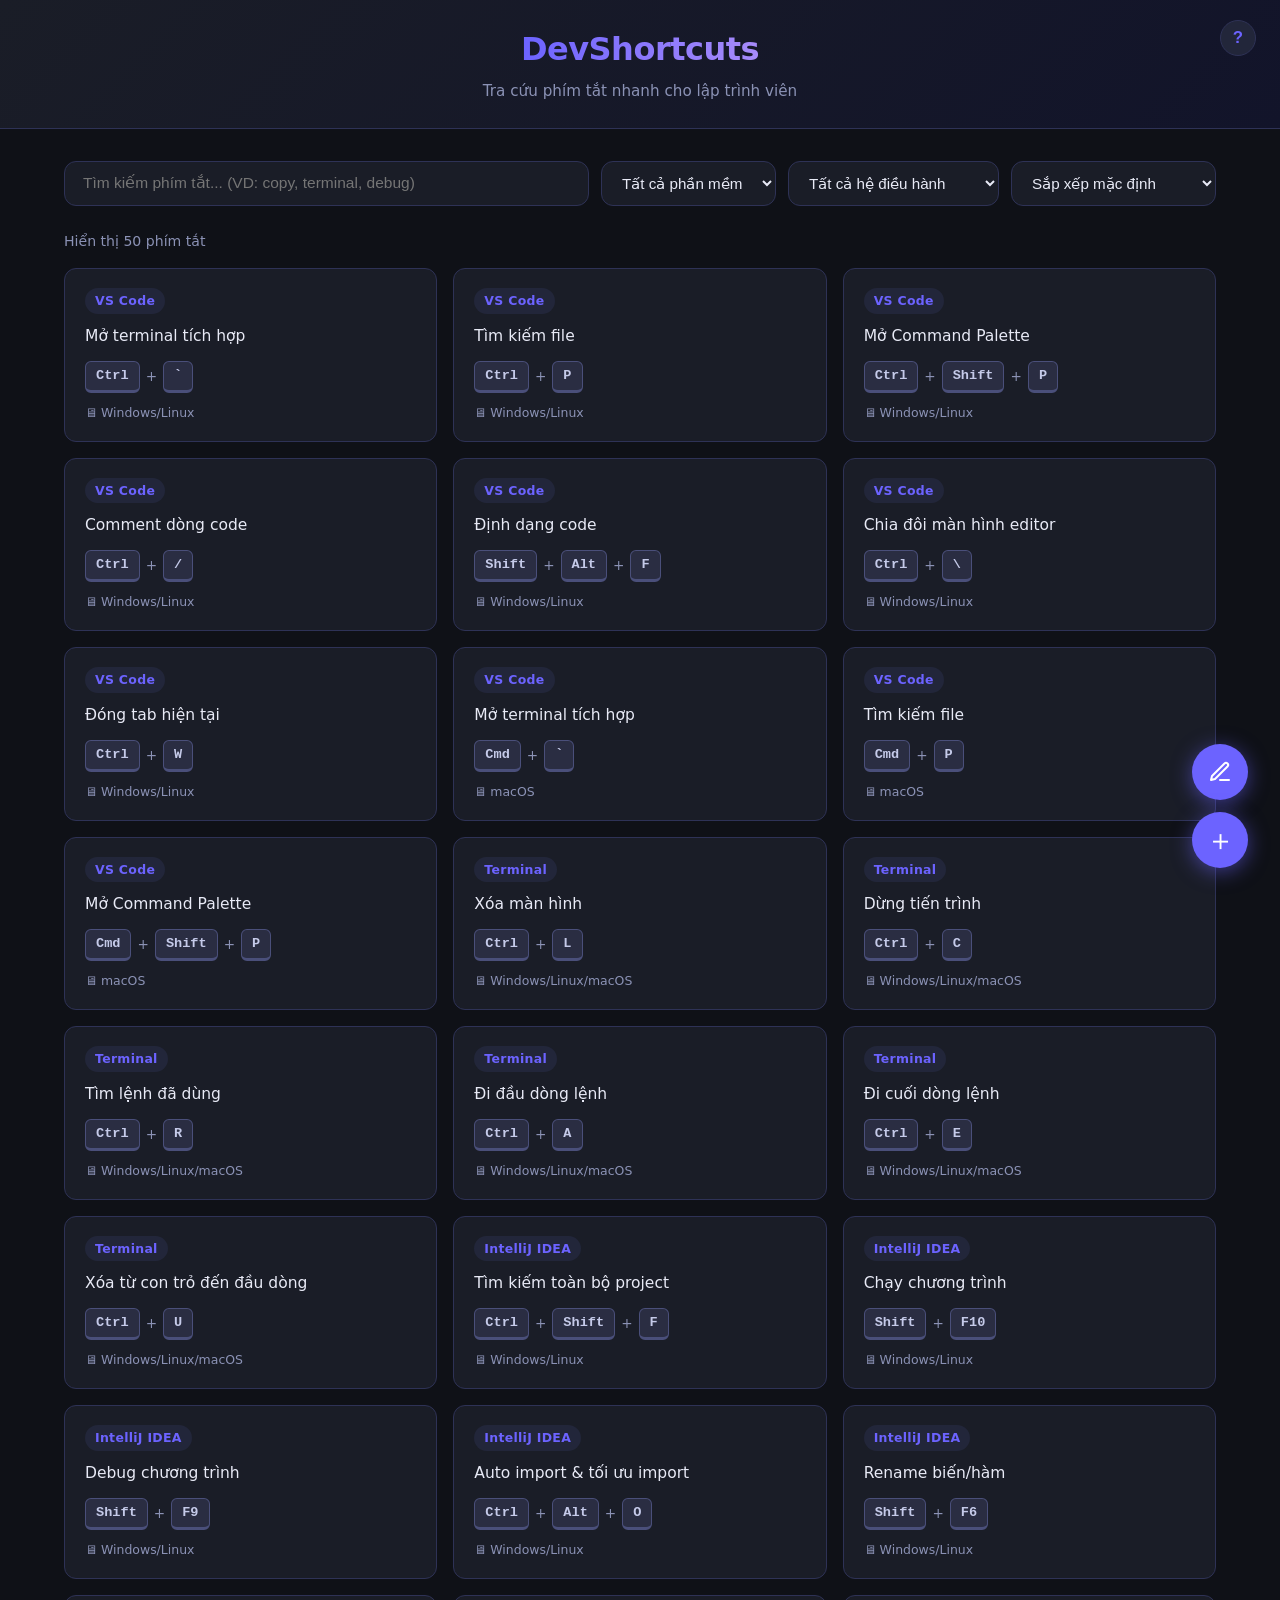
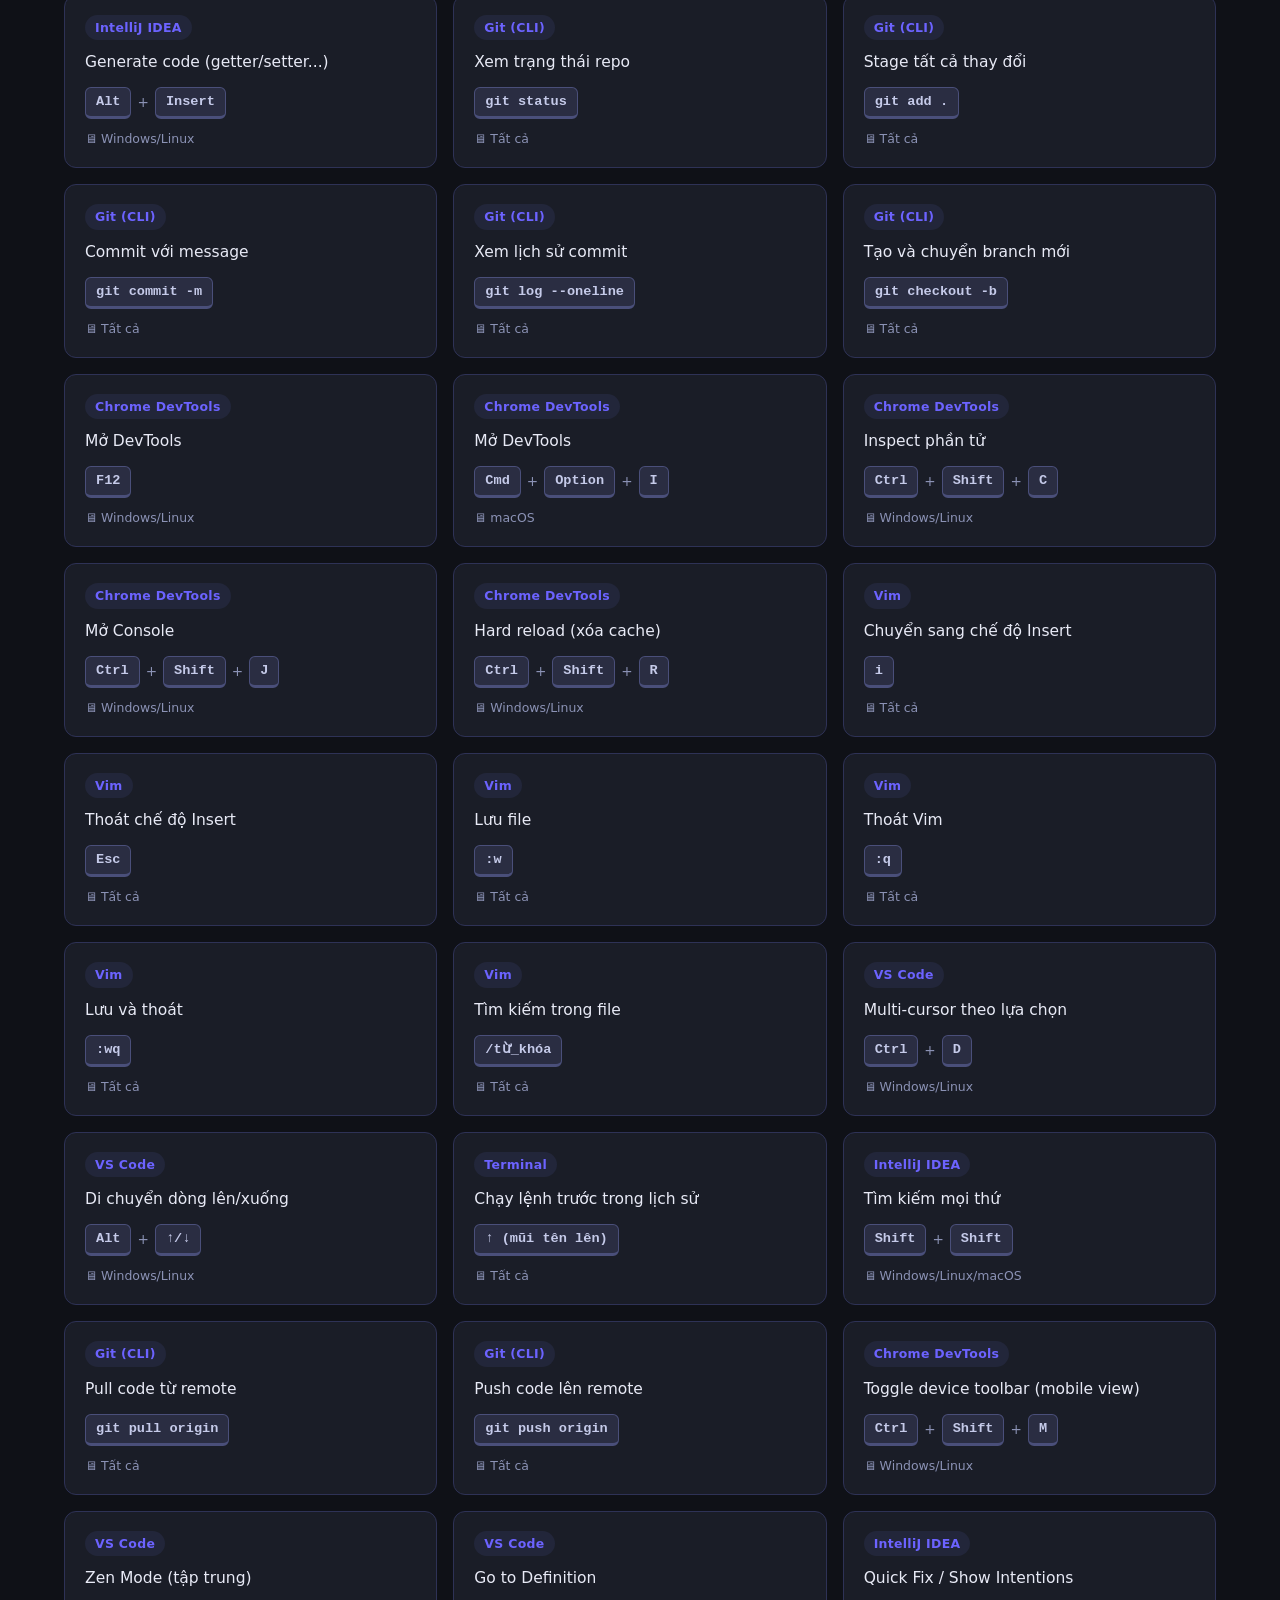
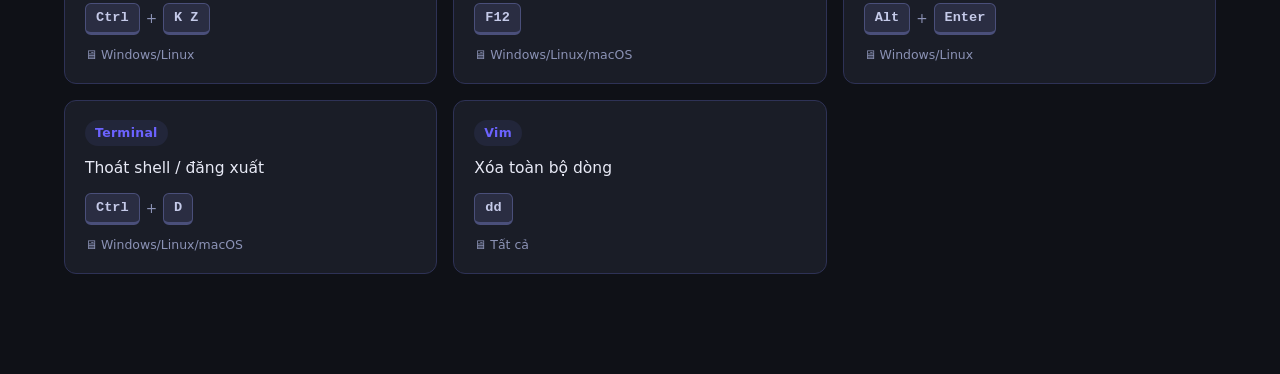
==== commit cc849a4b: "Merge branch 'main' of https://github.com/xuaantruongfw1612/ktpm" ====
--- a/Nhom_xx/Code/index.html
+++ b/Nhom_xx/Code/index.html
@@ -45,6 +45,21 @@
         <button id="btnAddFromNoResult">+ Thêm phím tắt của bạn</button>
       </div>
     </section>
+    <div id="editActionBar" class="edit-action-bar hidden">
+      <span id="selectedCount">Đã chọn 0</span>
+      <div class="actions">
+        <button id="btnUpdateSelected" class="btn-update">Cập nhật</button>
+        <button id="btnDeleteSelected" class="btn-delete">Xóa</button>
+        <button id="btnCancelEdit" class="btn-cancel">Hủy</button>
+      </div>
+    </div>
+
+    <button class="fab fab-edit" id="fabEdit" title="Bật chế độ chỉnh sửa">
+      <svg width="24" height="24" viewBox="0 0 24 24" fill="none" stroke="#ffffff" stroke-width="2" stroke-linecap="round" stroke-linejoin="round">
+        <path d="M12 20h9"></path>
+        <path d="M16.5 3.5a2.12 2.12 0 0 1 3 3L7 19l-4 1 1-4L16.5 3.5z"></path>
+      </svg>
+    </button>
 
     <button class="fab" id="fabAdd" title="Thêm phím tắt mới">＋</button>
   </main>
